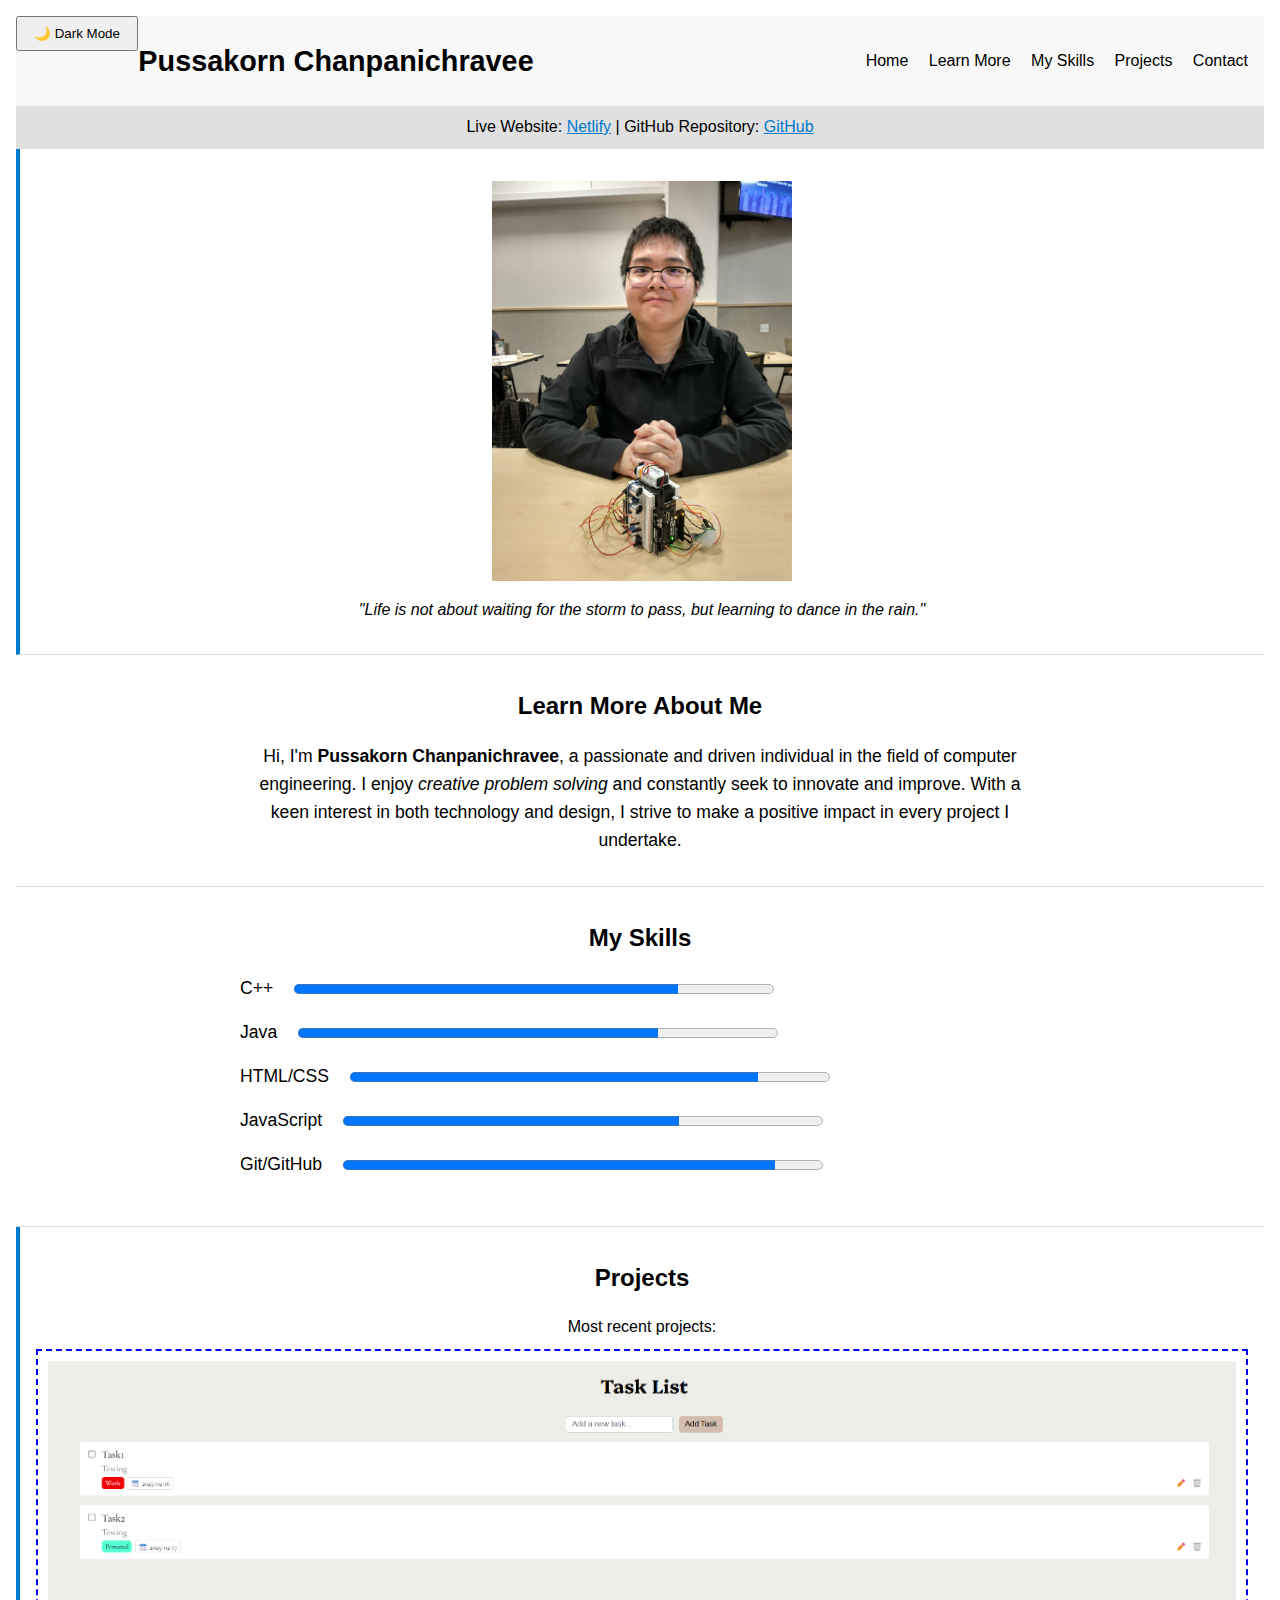
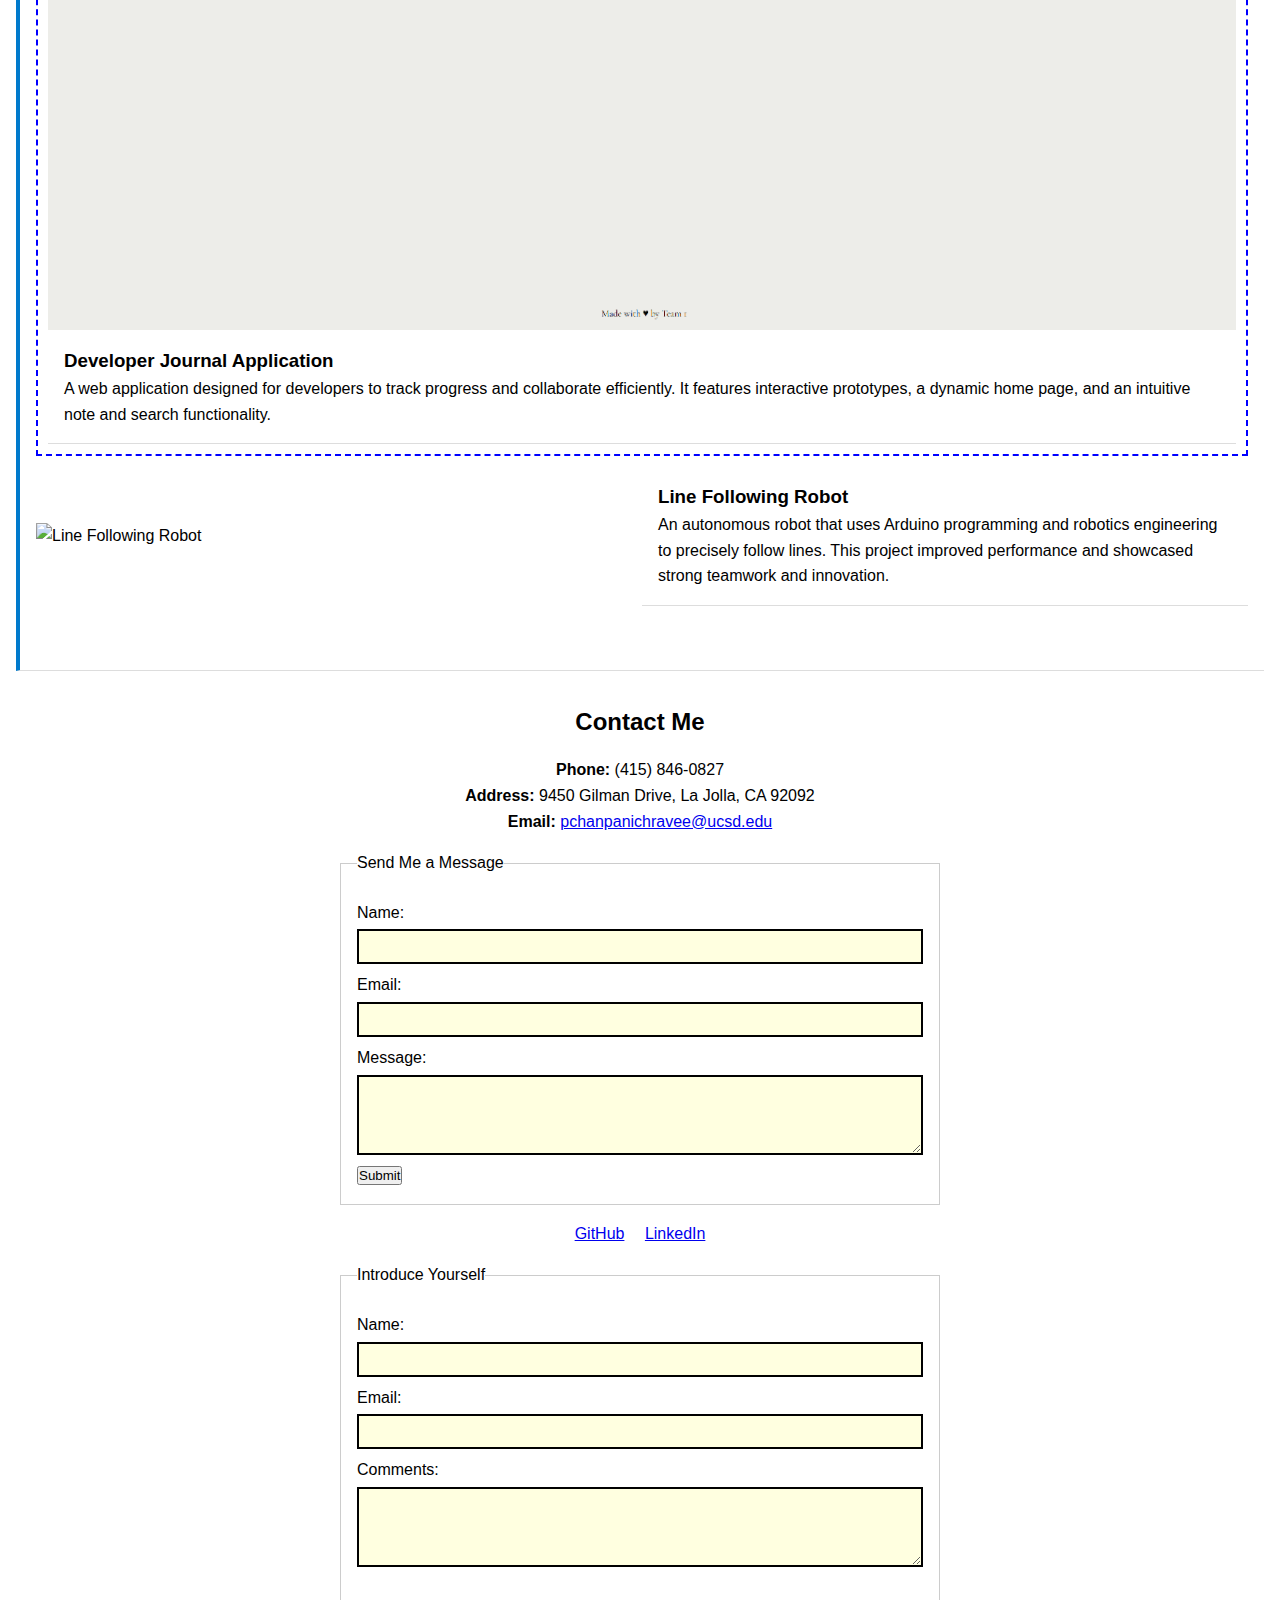
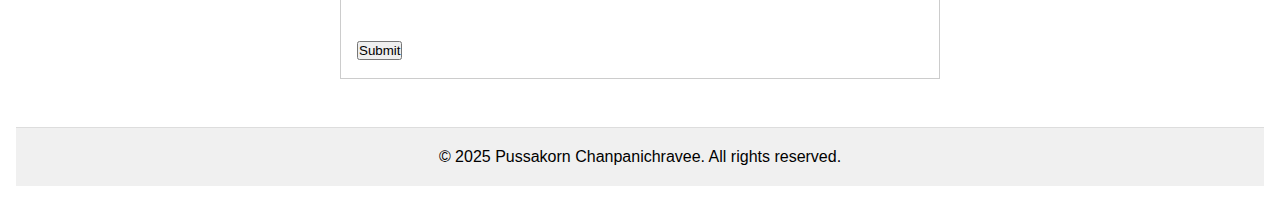
==== index.html @ 54e4f6d8 "Add base file from HW 4 to HW5" ====
<!DOCTYPE html>
<html lang="en">
  <head>
    <meta charset="UTF-8" />
    <meta name="viewport" content="width=device-width, initial-scale=1.0" />
    <title>Pussakorn Chanpanichravee - Portfolio</title>
    <!-- Favicon -->
    <link rel="icon" href="/favicon_io/favicon.ico" type="image/x-icon" />
    <!-- External CSS: now located in /CSS/styles.css -->
    <link rel="stylesheet" href="CSS/styles.css" />
  </head>
  <body>
    <!-- Header: Name centered; Navigation on top right -->
    <header>
      <h1>Pussakorn Chanpanichravee</h1>
      <nav>
        <ul>
          <li><a href="#welcome">Home</a></li>
          <li><a href="#about">Learn More</a></li>
          <li><a href="#skills">My Skills</a></li>
          <li><a href="#projects">Projects</a></li>
          <li><a href="#contact">Contact</a></li>
        </ul>
      </nav>
    </header>

    <!-- Repository Links Section -->
    <section id="repo-links">
      <p>
        Live Website: 
        <a href="https://moss-portfolio-css.netlify.app/" target="_blank">Netlify</a> |
        GitHub Repository: 
        <a href="https://github.com/PussakornCH/CSE134B_HW3" target="_blank">GitHub</a>
      </p>
    </section>

    <!-- Welcome Section with Responsive Image -->
    <section id="welcome">
      <figure>
        <picture>
          <!-- High resolution for desktops -->
          <source media="(min-width: 900px)" srcset="images/Moss.jpg" type="image/jpeg" />
          <!-- Medium resolution for tablets -->
          <source media="(min-width: 600px)" srcset="images/Moss.jpg" type="image/jpeg" />
          <!-- Fallback smaller image for phones -->
          <img src="images/Moss.jpg" alt="Pussakorn Chanpanichravee" style="object-fit: cover; object-position: center;" />
        </picture>
        <figcaption>"Life is not about waiting for the storm to pass, but learning to dance in the rain."</figcaption>
      </figure>
    </section>

    <!-- Learn More About Me Section -->
    <section id="about">
      <h2>Learn More About Me</h2>
      <p>
        Hi, I'm <strong>Pussakorn Chanpanichravee</strong>, a passionate and driven individual in the field of computer engineering.
        I enjoy <em>creative problem solving</em> and constantly seek to innovate and improve.
        With a keen interest in both technology and design, I strive to make a positive impact in every project I undertake.
      </p>
    </section>

    <!-- My Skills Section -->
    <section id="skills">
      <h2>My Skills</h2>
      <ul>
        <li>C++ <progress value="80" max="100"></progress></li>
        <li>Java <progress value="75" max="100"></progress></li>
        <li>HTML/CSS <progress value="85" max="100"></progress></li>
        <li>JavaScript <progress value="70" max="100"></progress></li>
        <li>Git/GitHub <progress value="90" max="100"></progress></li>
      </ul>
    </section>

    <!-- Projects Section -->
    <section id="projects">
      <h2>Projects</h2>
      <p style="text-align: center;">Most recent projects:</p>
      <!-- Using custom element "project-card" for one project -->
      <project-card>
        <figure>
          <picture>
            <source media="(min-width: 900px)" srcset="images/taskList.png" type="image/jpeg" />
            <source media="(min-width: 600px)" srcset="images/taskList.png" type="image/jpeg" />
            <img src="images/taskList.png" alt="Developer Journal Application" style="object-fit: cover; object-position: center;" />
          </picture>
        </figure>
        <section>
          <h3>Developer Journal Application</h3>
          <p>
            A web application designed for developers to track progress and collaborate efficiently.
            It features interactive prototypes, a dynamic home page, and an intuitive note and search functionality.
          </p>
        </section>
      </project-card>
      
      <!-- Another project as a standard article -->
      <article>
        <figure>
          <picture>
            <source media="(min-width: 900px)" srcset="images/carVersion2.jpg" type="image/jpeg" />
            <source media="(min-width: 600px)" srcset="images/carVersion2.jpg" type="image/jpeg" />
            <img src="images/carVersion2.jpg" alt="Line Following Robot" style="object-fit: cover; object-position: center;"/>
          </picture>
        </figure>
        <section>
          <h3>Line Following Robot</h3>
          <p>
            An autonomous robot that uses Arduino programming and robotics engineering to precisely follow lines.
            This project improved performance and showcased strong teamwork and innovation.
          </p>
        </section>
      </article>
    </section>

    <!-- Contact Me Section -->
    <section id="contact">
      <h2>Contact Me</h2>
      <address>
        <p><strong>Phone:</strong> (415) 846-0827</p>
        <p><strong>Address:</strong> 9450 Gilman Drive, La Jolla, CA 92092</p>
        <p>
          <strong>Email:</strong>
          <a href="mailto:pchanpanichravee@ucsd.edu">pchanpanichravee@ucsd.edu</a>
        </p>
      </address>

      <form action="#" method="post">
        <fieldset>
          <legend>Send Me a Message</legend>
          <label for="contact-name">Name:</label>
          <input type="text" id="contact-name" name="contact-name" required />

          <label for="contact-email">Email:</label>
          <input type="email" id="contact-email" name="contact-email" required />

          <label for="contact-message">Message:</label>
          <textarea id="contact-message" name="contact-message" rows="4" required></textarea>
          
          <button type="submit">Submit</button>
        </fieldset>
      </form>
      <ul>
        <li><a href="https://github.com/PussakornCH" target="_blank">GitHub</a></li>
        <li><a href="www.linkedin.com/in/pussakorn-chanpanichravee-13295129b" target="_blank">LinkedIn</a></li>
      </ul>

      <!-- HW4 Part1: New Contact Form with Basic HTML and CSS -->
      <form action="https://httpbin.org/post" method="POST">
        <fieldset> 
          <legend>Introduce Yourself</legend>
  
          <label for="intro-name">Name:</label>
          <input type="text" id="intro-name" name="name" 
              minlength="1" maxlength="50" required>
          <span></span>
      
          <label for="intro-email">Email:</label>
          <input type="email" id="intro-email" name="email" required>
          <span></span>
      
          <label for="intro-message">Comments:</label>
          <textarea id="intro-message" name="comments" 
              rows="4" minlength="10" maxlength="250" required></textarea>
          <span></span>
      
          <input type="hidden" name="possible_bot" value="true">

          <!-- Area for showing the message -->
          <output id="info-message"></output>
          <output id="error-message"></output>

          <!-- Hidden field to store error logs -->
          <input type="hidden" name="form-errors" id="form-errors" value="">
      
          <button type="submit">Submit</button>
        </fieldset>
      </form>
    </section>

    <!-- HW4 Part 4: Dark & Light Theme Switcher  -->
    <button id="theme-toggle">🌙 Dark Mode</button>

    <script src="JS/main.js"></script>
    

    <!-- Footer -->
    <footer>
      <p>&copy; 2025 Pussakorn Chanpanichravee. All rights reserved.</p>
    </footer>
  </body>
</html>
---- CSS/styles.css ----
/* --- CSS Variables & Custom Font --- */
/* Using CSS Variables with fallbacks */
:root {
  --main-bg-color: #f0f0f0;
  --accent-color: #007acc;
  --font-family-custom: 'Roboto', Arial, sans-serif;
  --nav-hover-scale: 1.1;

  /* --- background and text color --- */
  --background-color: #ffffff;
  --text-color: #000000;
}

/* --- Basic Reset and Typography --- */
* {
  margin: 0;
  padding: 0;
  box-sizing: border-box;
}
body {
  font-family: var(--font-family-custom, Arial, sans-serif);
  line-height: 1.6;
  padding: 1rem;
}

/* --- body and text for dark theme --- */
body {
  background-color: var(--background-color);
  color: var(--text-color);
}

body.dark {
  --background-color: #2e2e2e; /* Dark background */
  --text-color: #f1f1f1;       /* Light text */
  --main-bg-color: #1a1a1a; /* Darker header/footer background */
  --accent-color: #66aaff;  /* update accent color for dark mode */
}


/* --- Header with Flexbox Layout --- */
header {
  background-color: color-mix(in srgb, var(--main-bg-color), #ffffff 50%);
  padding: 1rem;
  display: flex;
  justify-content: space-between;
  align-items: center;
  min-height: 10dvh;
}
header h1 {
  flex: 1;
  text-align: center;
  font-size: 1.8rem;
}
nav {
  flex: 1;
  text-align: right;
}
nav ul {
  list-style: none;
  margin: 0;
  padding: 0;
}
nav li {
  display: inline-block;
  margin-left: 1rem;
}
nav a {
  text-decoration: none;
  color: var(--text-color);
  transition: transform 0.3s ease-in-out;
}
nav a:hover {
  transform: scale(var(--nav-hover-scale));
}

/* --- Repository Links Section with Animation --- */
#repo-links {
  text-align: center;
  padding: 0.5rem;
  background-color: #e0e0e0;
  animation: fadeIn 1s ease-in-out;
}
#repo-links a {
  color: var(--accent-color);
}
@keyframes fadeIn {
  from { opacity: 0; }
  to { opacity: 1; }
}

/* --- Section Styling --- */
section {
  padding: 2rem 1rem;
  border-bottom: 1px solid #ddd;
}
section h2 {
  text-align: center;
  margin-bottom: 1rem;
}

/* Example using new selector :has() */
/* If a section contains a figure, add a left border */
section:has(figure) {
  border-left: 4px solid var(--accent-color);
}

/* --- Welcome Section --- */
#welcome figure {
  margin: 0 auto;
  text-align: center;
}
#welcome picture, #welcome img {
  max-width: 300px;
  width: 100%;
  display: block;
  margin: 0 auto;
  object-fit: cover;
  object-position: center;
}
#welcome figcaption {
  margin-top: 1rem;
  font-style: italic;
}

/* --- About Section --- */
#about p {
  max-width: 800px;
  margin: 0 auto;
  text-align: center;
  font-size: 1.1rem;
}

/* --- Skills Section --- */
#skills ul {
  list-style: none;
  max-width: 800px;
  margin: 0 auto;
  padding: 0;
}
#skills li {
  margin-bottom: 1rem;
  font-size: 1.1rem;
}
#skills progress {
  vertical-align: middle;
  width: 60%;
  height: 20px;
  margin-left: 1rem;
}

/* --- Projects Section using Flexbox --- */
#projects article,
project-card {
  display: flex;
  flex-wrap: wrap;
  align-items: center;
  margin-bottom: 2rem;
}
#projects figure,
project-card figure {
  flex: 1 1 300px;
  margin: 0;
}
#projects picture, #projects img,
project-card picture, project-card img {
  max-width: 100%;
  height: auto;
  display: block;
  object-fit: cover;
  object-position: center;
}
#projects section,
project-card section {
  flex: 1 1 300px;
  padding: 1rem;
}

/* --- Contact Section --- */
#contact address {
  text-align: center;
  margin-bottom: 1rem;
  font-style: normal;
}
#contact form {
  max-width: 600px;
  margin: 1rem auto;
}
#contact form fieldset {
  border: 1px solid #ccc;
  padding: 1rem;
}
#contact form label {
  display: block;
  margin-top: 0.5rem;
}
#contact form input,
#contact form textarea {
  width: 100%;
  padding: 0.5rem;
  margin-top: 0.25rem;
}
#contact ul {
  list-style: none;
  text-align: center;
  padding: 0;
}
#contact li {
  display: inline;
  margin: 0 0.5rem;
}

/* --- HW4 part2: HTML and CSS Only Validation   --- */
/* required showing */
#contact *:required {
  border: 2px solid rgb(0, 0, 0);
  background-color: lightyellow;
}

/* Style the two outputs to be block-level and have some spacing */
#info-message, 
#error-message {
  display: block;
  margin: 0.5rem 0; 
  min-height: 1.2rem;
}

#error-message {
  color: red;
  font-weight: bold;
}

/* --- HW4 part3: JavaScript Based Validation, Masking, and Length Reporting   --- */
#contact form input.flash-error,
#contact form input.flash-error:focus {
  border: 4px solid red;
  background-color:  white;
  outline: none;
}
#contact form textarea.flash-error,
#contact form textarea.flash-error:focus {
  border: 4px solid red;
  background-color: white;
  outline: none;
}


/* --- Footer --- */
footer {
  background: var(--main-bg-color);
  text-align: center;
  padding: 1rem;
}

/* --- Custom Elements --- */
/* Styling for the project-card element */
project-card {
  display: block;
  border: 2px dashed blue;
  padding: 10px;
  margin: 10px 0;
  transition: transform 0.3s ease-in-out;
}
project-card:hover {
  transform: scale(1.02);
}

/* Styling for the portfolio-highlight element */
portfolio-highlight {
  display: block;
  border: 2px dotted green;
  background-color: #f9f9f9;
  padding: 10px;
  margin: 10px 0;
  transition: background-color 0.3s ease;
}
portfolio-highlight:hover {
  background-color: #e9ffe9;
}

/* --- toggle button for dark theme --- */
#theme-toggle {
  display: none;
  position: fixed;
  top: 1rem;
  left: 1rem;
  padding: 0.5rem 1rem;
  cursor: pointer;
}

/* --- Media Queries for Responsive Design --- */
@media screen and (max-width: 600px) {
  header, nav, section {
    padding: 1rem;
  }
  #projects article,
  project-card {
    flex-direction: column;
  }
  nav li {
    display: block;
    margin: 0.5rem 0;
  }
}
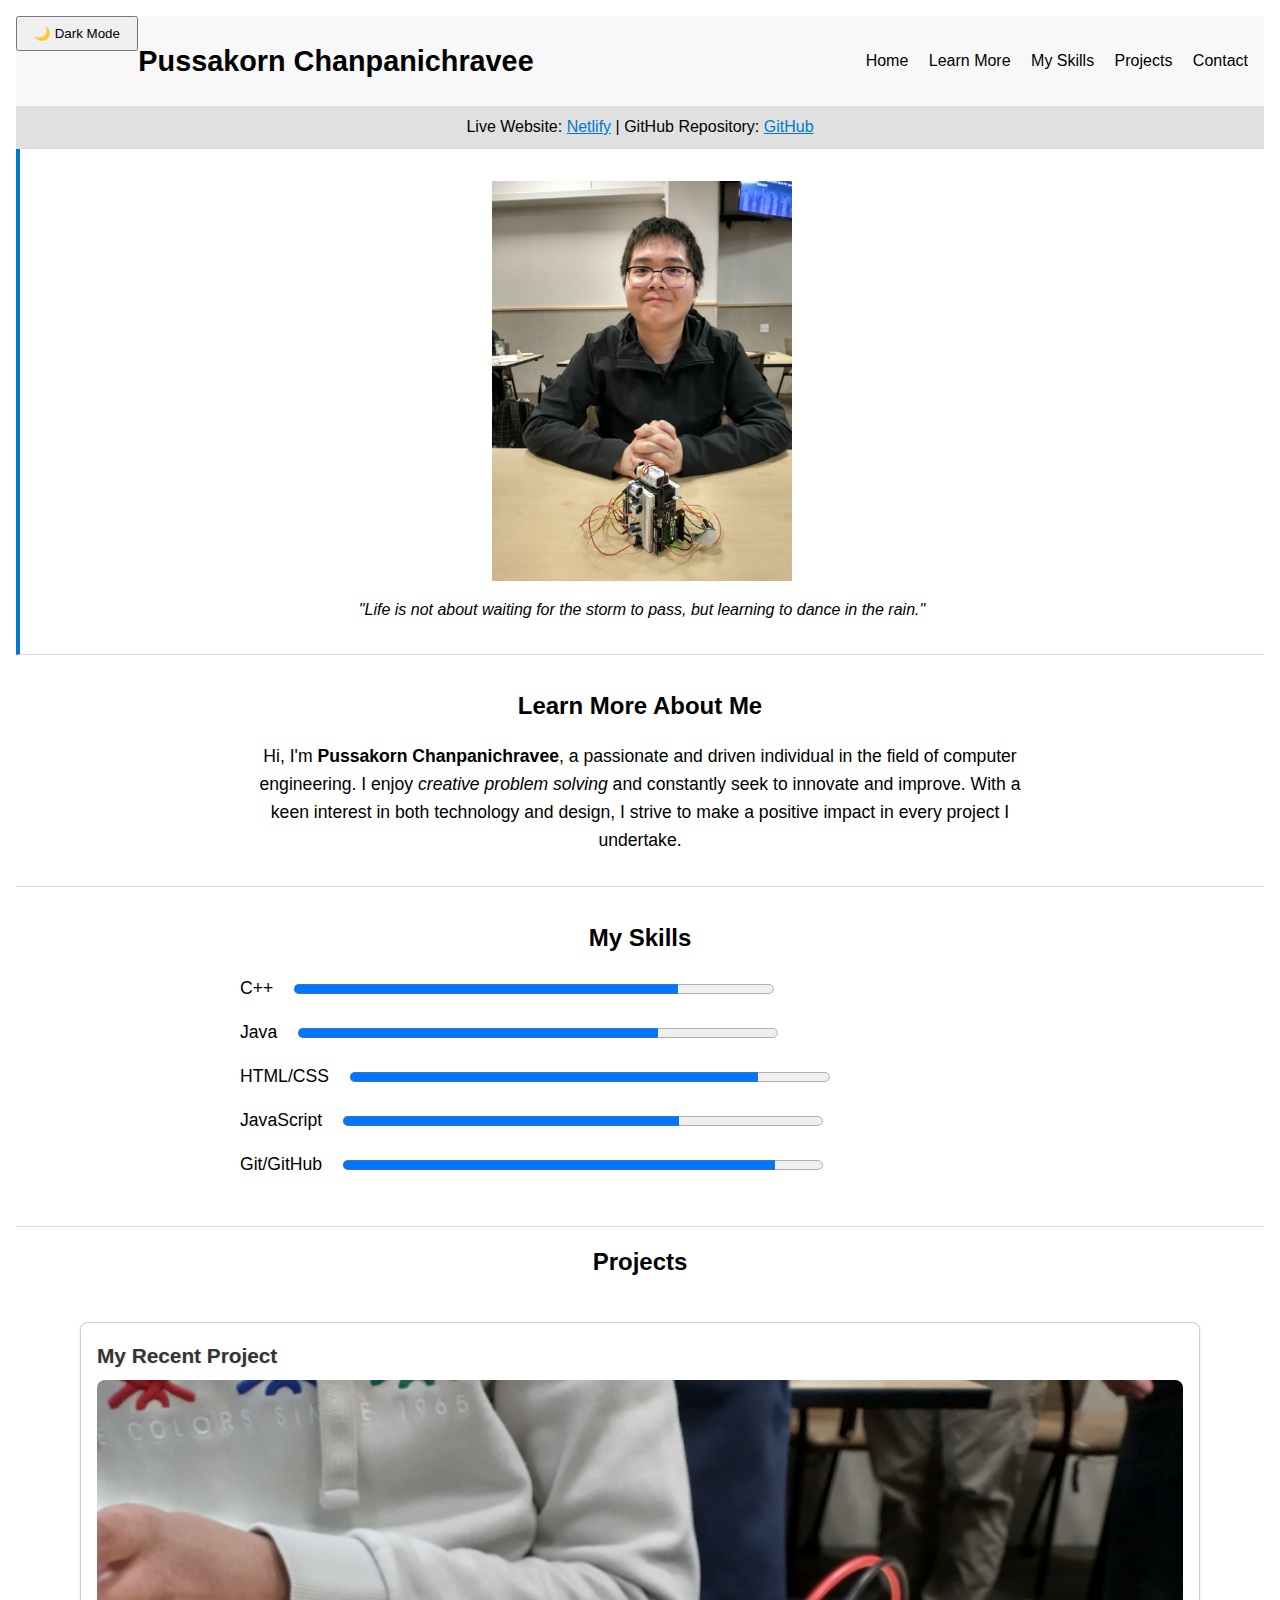
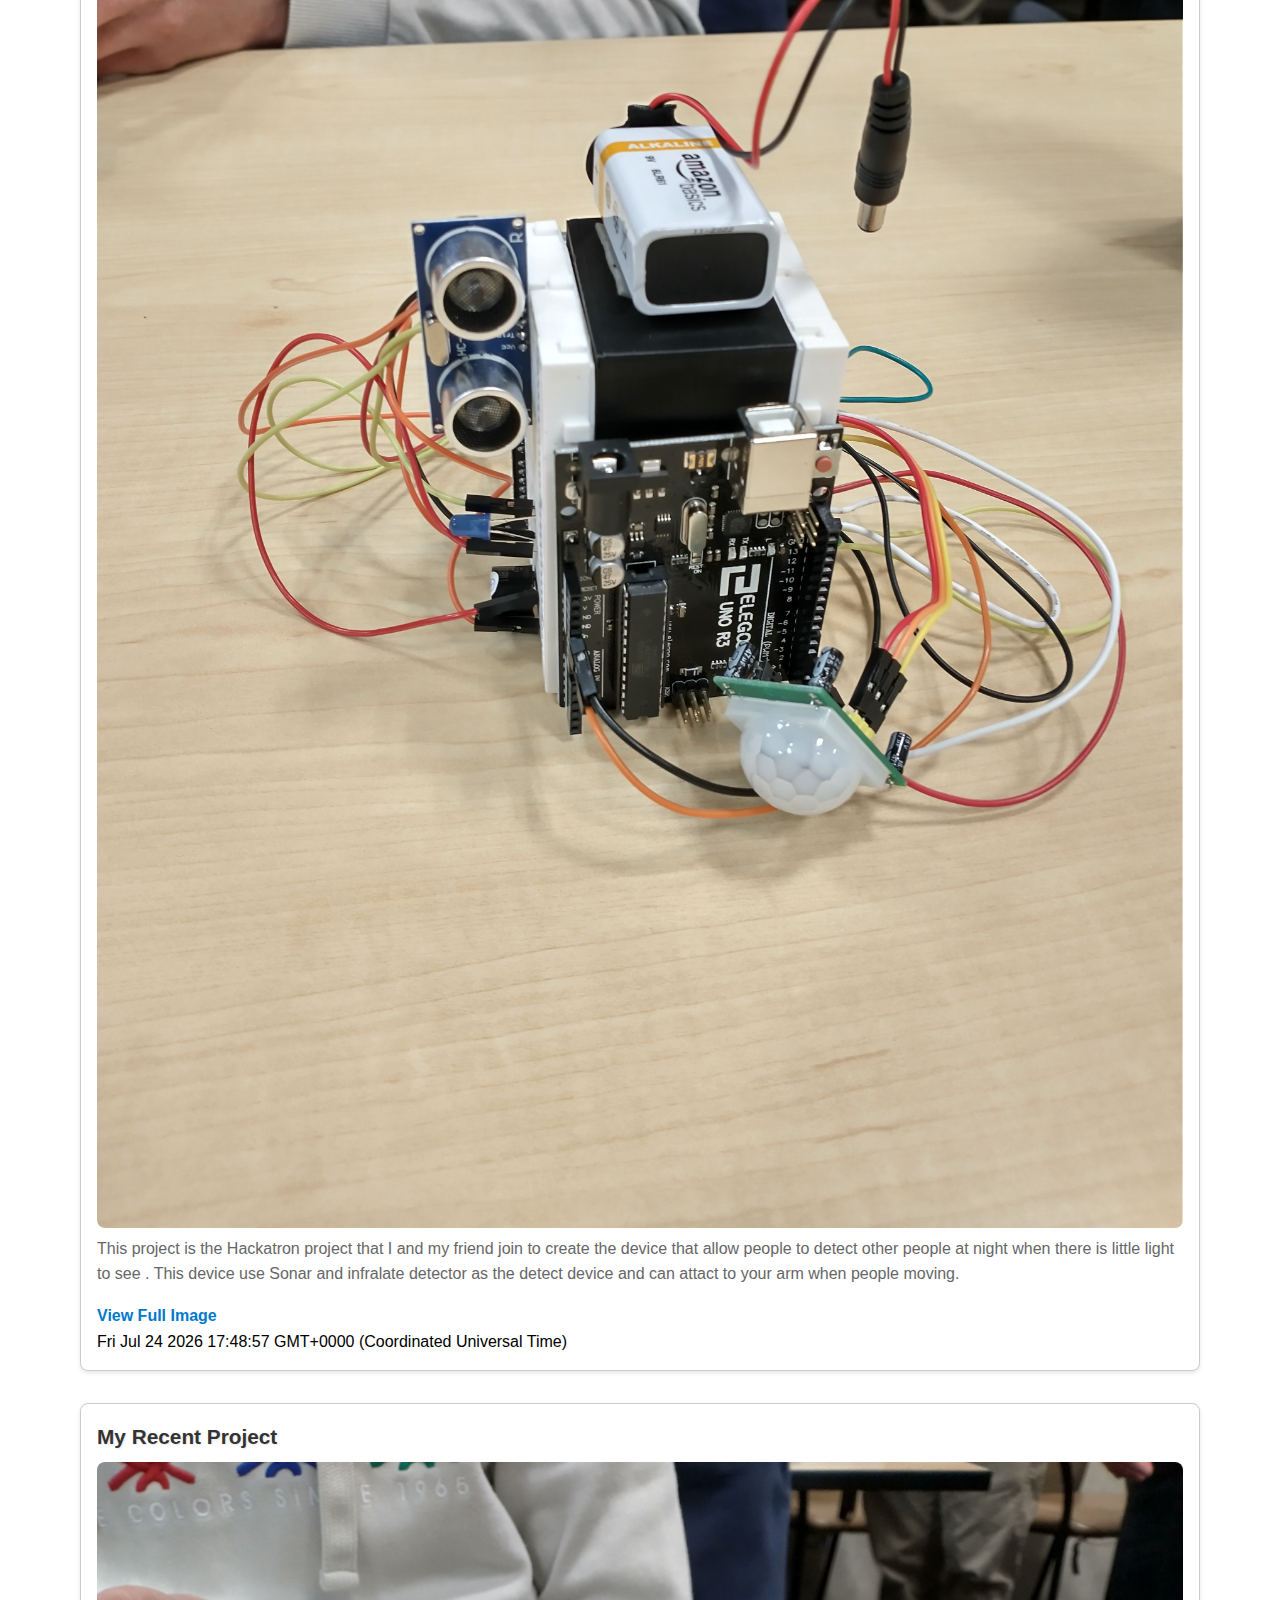
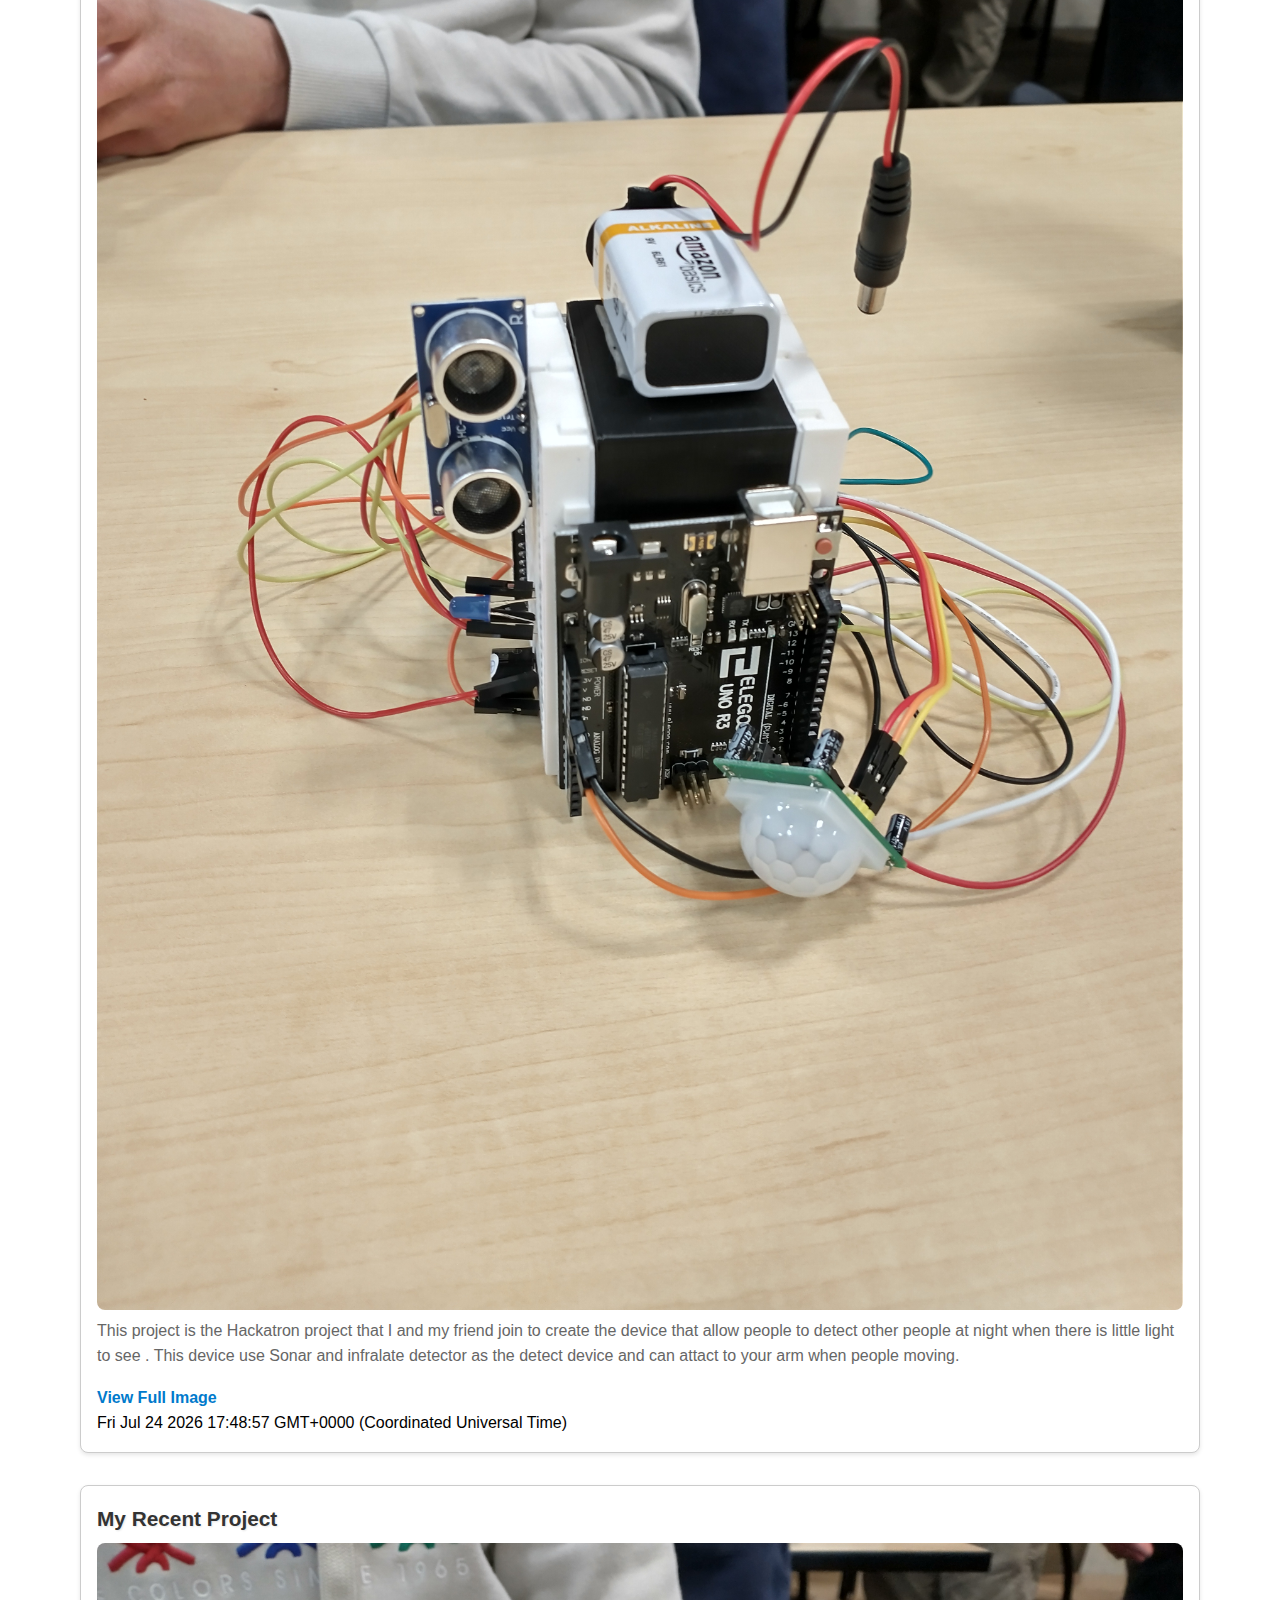
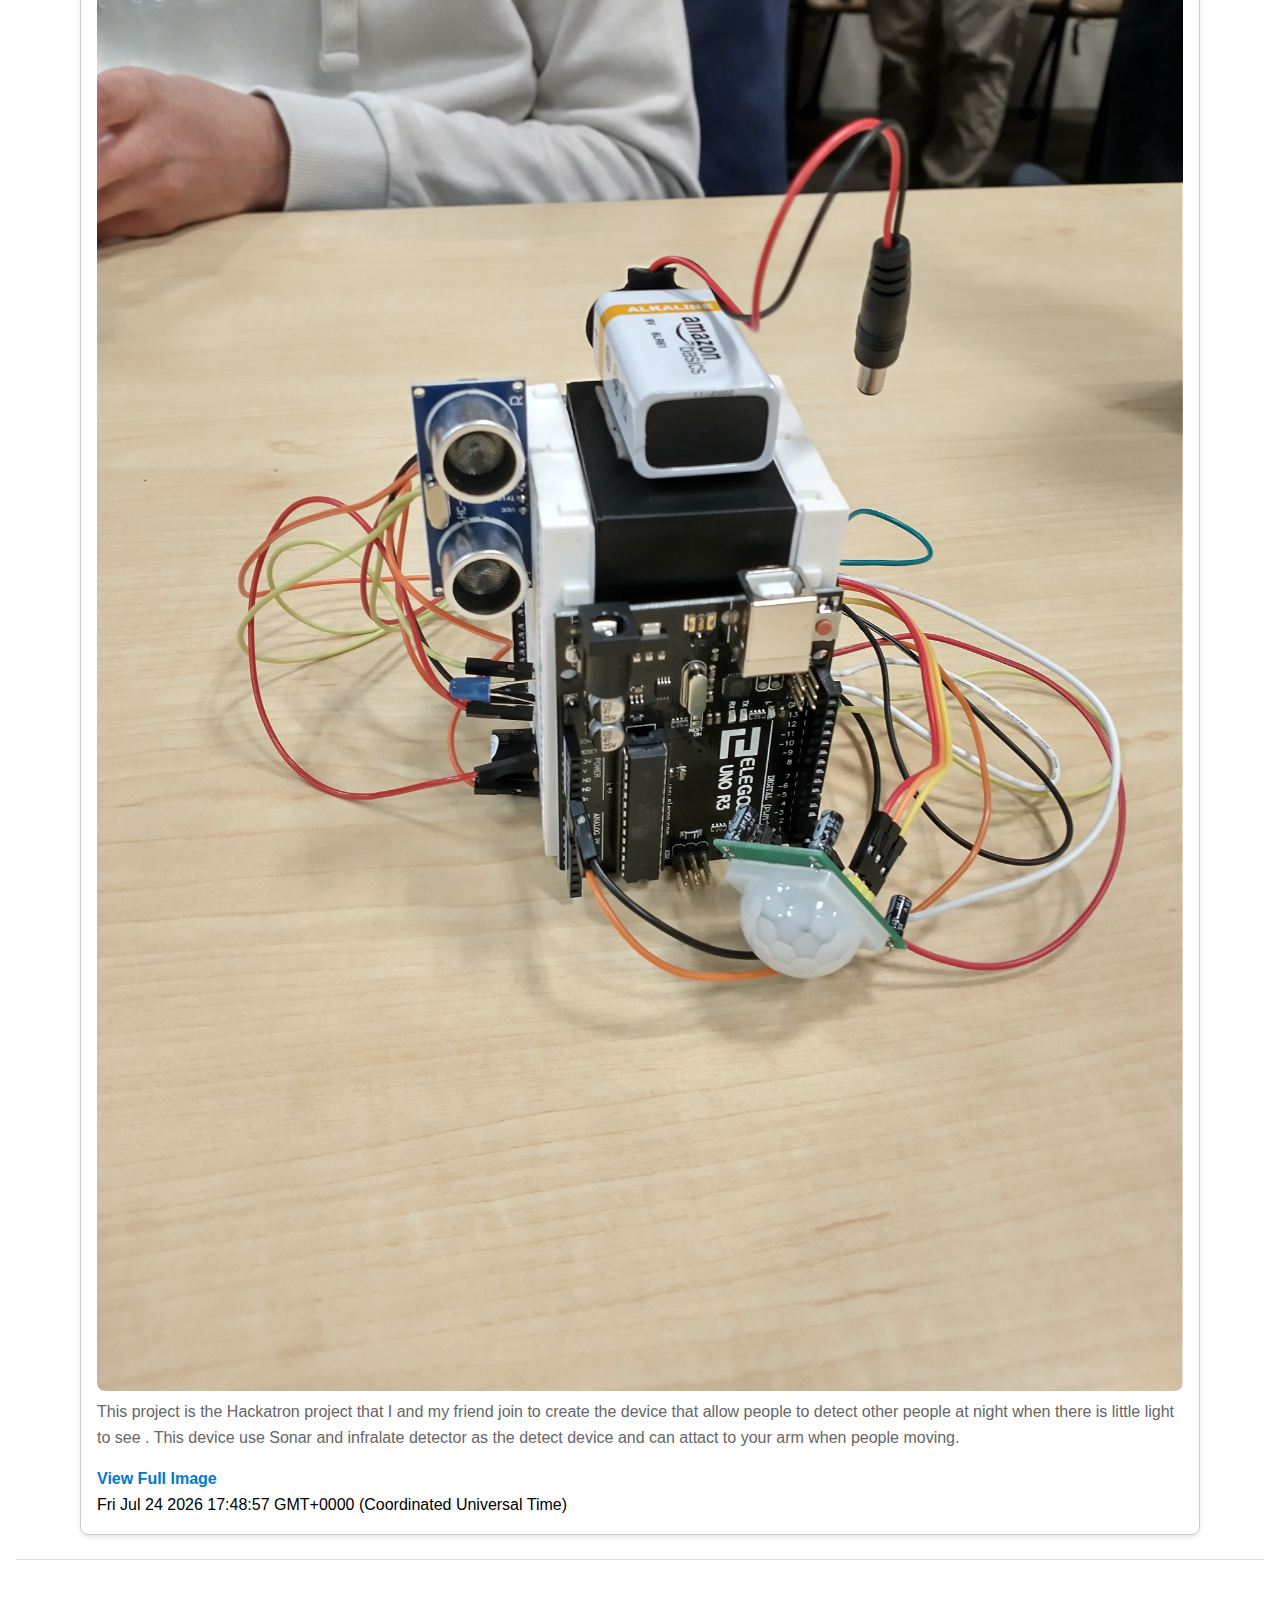
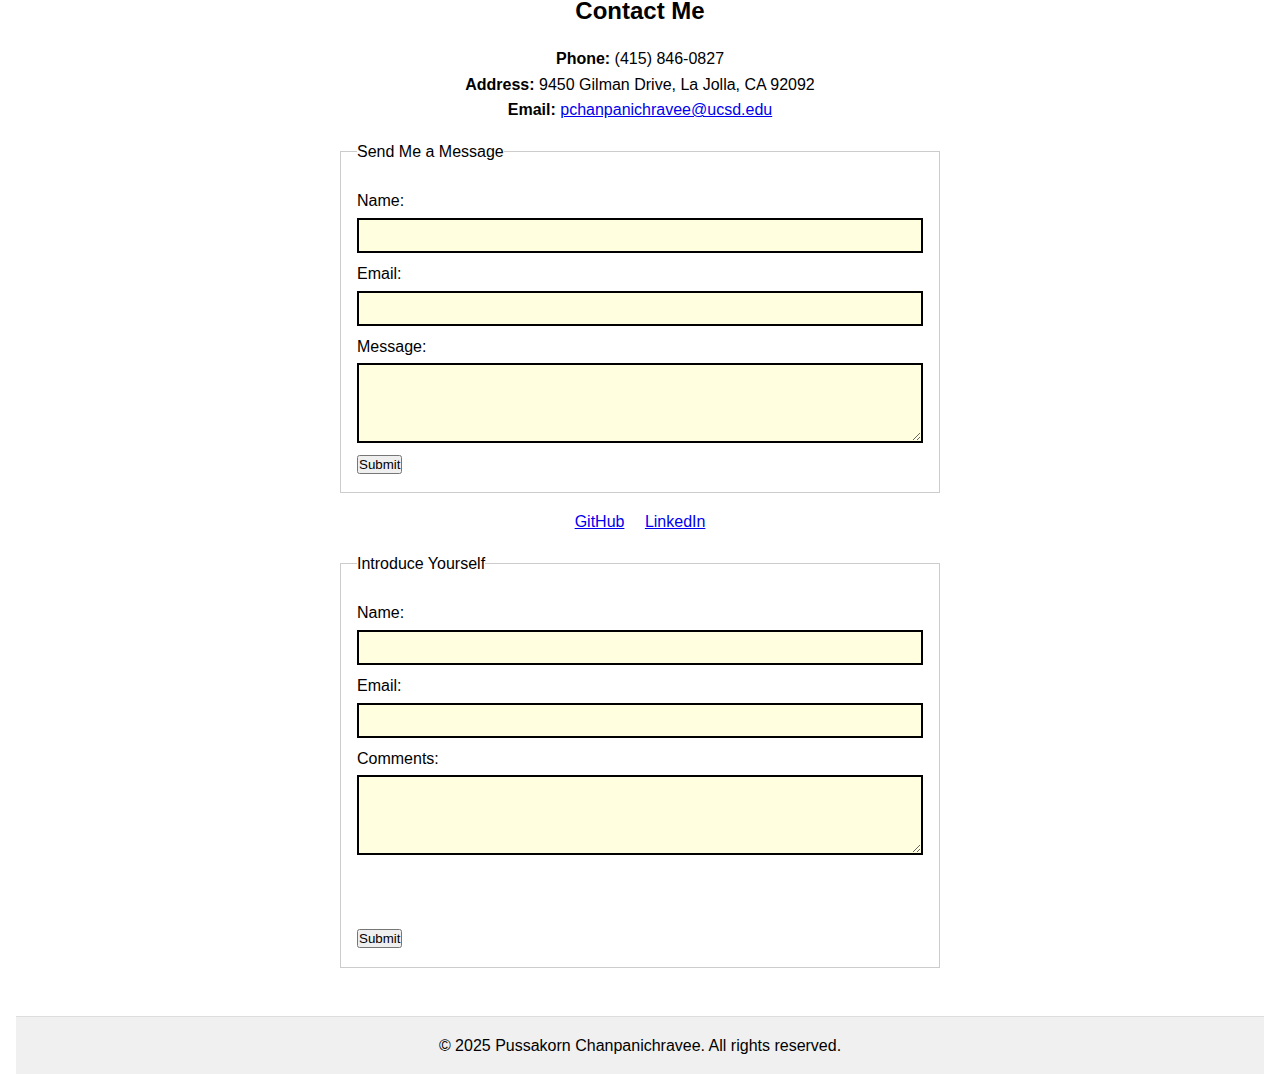
==== commit e61072eb: "Complete Part1 with CustomElement" ====
--- a/index.html
+++ b/index.html
@@ -71,45 +71,23 @@
       </ul>
     </section>
 
-    <!-- Projects Section -->
+    <!-- HW5: Custom Element: Project Card -->
+    <!-- Projects Section 
+            Developer Journal Application
+            A web application designed for developers to track progress and collaborate efficiently.
+            It features interactive prototypes, a dynamic home page, and an intuitive note and search functionality.
+            
+            Line Following Robot
+            An autonomous robot that uses Arduino programming and robotics engineering to precisely follow lines.
+            This project improved performance and showcased strong teamwork and innovation.-->
     <section id="projects">
       <h2>Projects</h2>
-      <p style="text-align: center;">Most recent projects:</p>
-      <!-- Using custom element "project-card" for one project -->
-      <project-card>
-        <figure>
-          <picture>
-            <source media="(min-width: 900px)" srcset="images/taskList.png" type="image/jpeg" />
-            <source media="(min-width: 600px)" srcset="images/taskList.png" type="image/jpeg" />
-            <img src="images/taskList.png" alt="Developer Journal Application" style="object-fit: cover; object-position: center;" />
-          </picture>
-        </figure>
-        <section>
-          <h3>Developer Journal Application</h3>
-          <p>
-            A web application designed for developers to track progress and collaborate efficiently.
-            It features interactive prototypes, a dynamic home page, and an intuitive note and search functionality.
-          </p>
-        </section>
-      </project-card>
-      
-      <!-- Another project as a standard article -->
-      <article>
-        <figure>
-          <picture>
-            <source media="(min-width: 900px)" srcset="images/carVersion2.jpg" type="image/jpeg" />
-            <source media="(min-width: 600px)" srcset="images/carVersion2.jpg" type="image/jpeg" />
-            <img src="images/carVersion2.jpg" alt="Line Following Robot" style="object-fit: cover; object-position: center;"/>
-          </picture>
-        </figure>
-        <section>
-          <h3>Line Following Robot</h3>
-          <p>
-            An autonomous robot that uses Arduino programming and robotics engineering to precisely follow lines.
-            This project improved performance and showcased strong teamwork and innovation.
-          </p>
-        </section>
-      </article>
+      <!-- Using custom element "project-card" for display projects -->
+      <!-- TODO -->
+      <!-- <script type="module" src="JS/project-card.js"></script> -->
+      <project-card></project-card>
+      <project-card></project-card>
+      <project-card></project-card>
     </section>
 
     <!-- Contact Me Section -->
@@ -144,7 +122,6 @@
         <li><a href="www.linkedin.com/in/pussakorn-chanpanichravee-13295129b" target="_blank">LinkedIn</a></li>
       </ul>
 
-      <!-- HW4 Part1: New Contact Form with Basic HTML and CSS -->
       <form action="https://httpbin.org/post" method="POST">
         <fieldset> 
           <legend>Introduce Yourself</legend>
@@ -177,11 +154,10 @@
       </form>
     </section>
 
-    <!-- HW4 Part 4: Dark & Light Theme Switcher  -->
     <button id="theme-toggle">🌙 Dark Mode</button>
 
     <script src="JS/main.js"></script>
-    
+    <script type="module" src="JS/project-card.js"></script>
 
     <!-- Footer -->
     <footer>
--- a/CSS/styles.css
+++ b/CSS/styles.css
@@ -149,28 +149,24 @@
 }
 
 /* --- Projects Section using Flexbox --- */
-#projects article,
-project-card {
+#projects article {
   display: flex;
   flex-wrap: wrap;
   align-items: center;
   margin-bottom: 2rem;
 }
-#projects figure,
-project-card figure {
+#projects figure {
   flex: 1 1 300px;
   margin: 0;
 }
-#projects picture, #projects img,
-project-card picture, project-card img {
+#projects picture, #projects img {
   max-width: 100%;
   height: auto;
   display: block;
   object-fit: cover;
   object-position: center;
 }
-#projects section,
-project-card section {
+#projects section {
   flex: 1 1 300px;
   padding: 1rem;
 }
@@ -209,7 +205,6 @@
   margin: 0 0.5rem;
 }
 
-/* --- HW4 part2: HTML and CSS Only Validation   --- */
 /* required showing */
 #contact *:required {
   border: 2px solid rgb(0, 0, 0);
@@ -229,7 +224,6 @@
   font-weight: bold;
 }
 
-/* --- HW4 part3: JavaScript Based Validation, Masking, and Length Reporting   --- */
 #contact form input.flash-error,
 #contact form input.flash-error:focus {
   border: 4px solid red;
@@ -251,18 +245,79 @@
   padding: 1rem;
 }
 
-/* --- Custom Elements --- */
+/* --- HW5: Custom Elements --- */
 /* Styling for the project-card element */
+/* --- Layout for the Projects Section --- */
+#projects {
+  display: grid;
+  grid-template-columns: 1fr; /* Only one column */
+  row-gap: 1rem;             /* Space between rows */
+  padding: 1rem;
+  justify-items: center;     /* Center the cards horizontally */
+}
+
+/* --- Custom Properties for Project Cards --- */
+:root {
+  --project-card-bg: #ffffff;
+  --project-card-border: 1px solid #ccc;
+  --project-card-radius: 8px;
+  --project-card-padding: 1rem;
+  --project-card-shadow: 0 2px 4px rgba(0, 0, 0, 0.1);
+  --project-card-title-color: #333;
+  --project-card-text-color: #666;
+  --accent-color-hover: #005b99;
+}
+
+/* --- Styling for the <project-card> element --- */
 project-card {
   display: block;
-  border: 2px dashed blue;
-  padding: 10px;
-  margin: 10px 0;
-  transition: transform 0.3s ease-in-out;
-}
-project-card:hover {
-  transform: scale(1.02);
-}
+  background-color: var(--project-card-bg);
+  border: var(--project-card-border);
+  border-radius: var(--project-card-radius);
+  padding: var(--project-card-padding);
+  box-shadow: var(--project-card-shadow);
+  margin: 0.5rem;
+  max-width: 70rem;
+  width: 100%;
+}
+
+/* Card Title */
+project-card h3 {
+  font-size: 1.3rem;
+  color: var(--project-card-title-color);
+  margin-bottom: 0.5rem;
+  text-shadow: 1px 1px 2px rgba(0, 0, 0, 0.1);
+}
+
+/* Card Image */
+project-card picture {
+  display: block;
+  margin-bottom: 0.5rem;
+}
+project-card img {
+  width: 100%;
+  border-radius: var(--project-card-radius);
+}
+
+/* Card Description */
+project-card p {
+  font-size: 1rem;
+  color: var(--project-card-text-color);
+  margin-bottom: 1rem;
+}
+
+/* Card Link */
+project-card a {
+  display: inline-block;
+  color: var(--accent-color);
+  text-decoration: none;
+  font-weight: bold;
+  transition: color 0.3s ease;
+}
+project-card a:hover {
+  color: var(--accent-color-hover);
+}
+
 
 /* Styling for the portfolio-highlight element */
 portfolio-highlight {
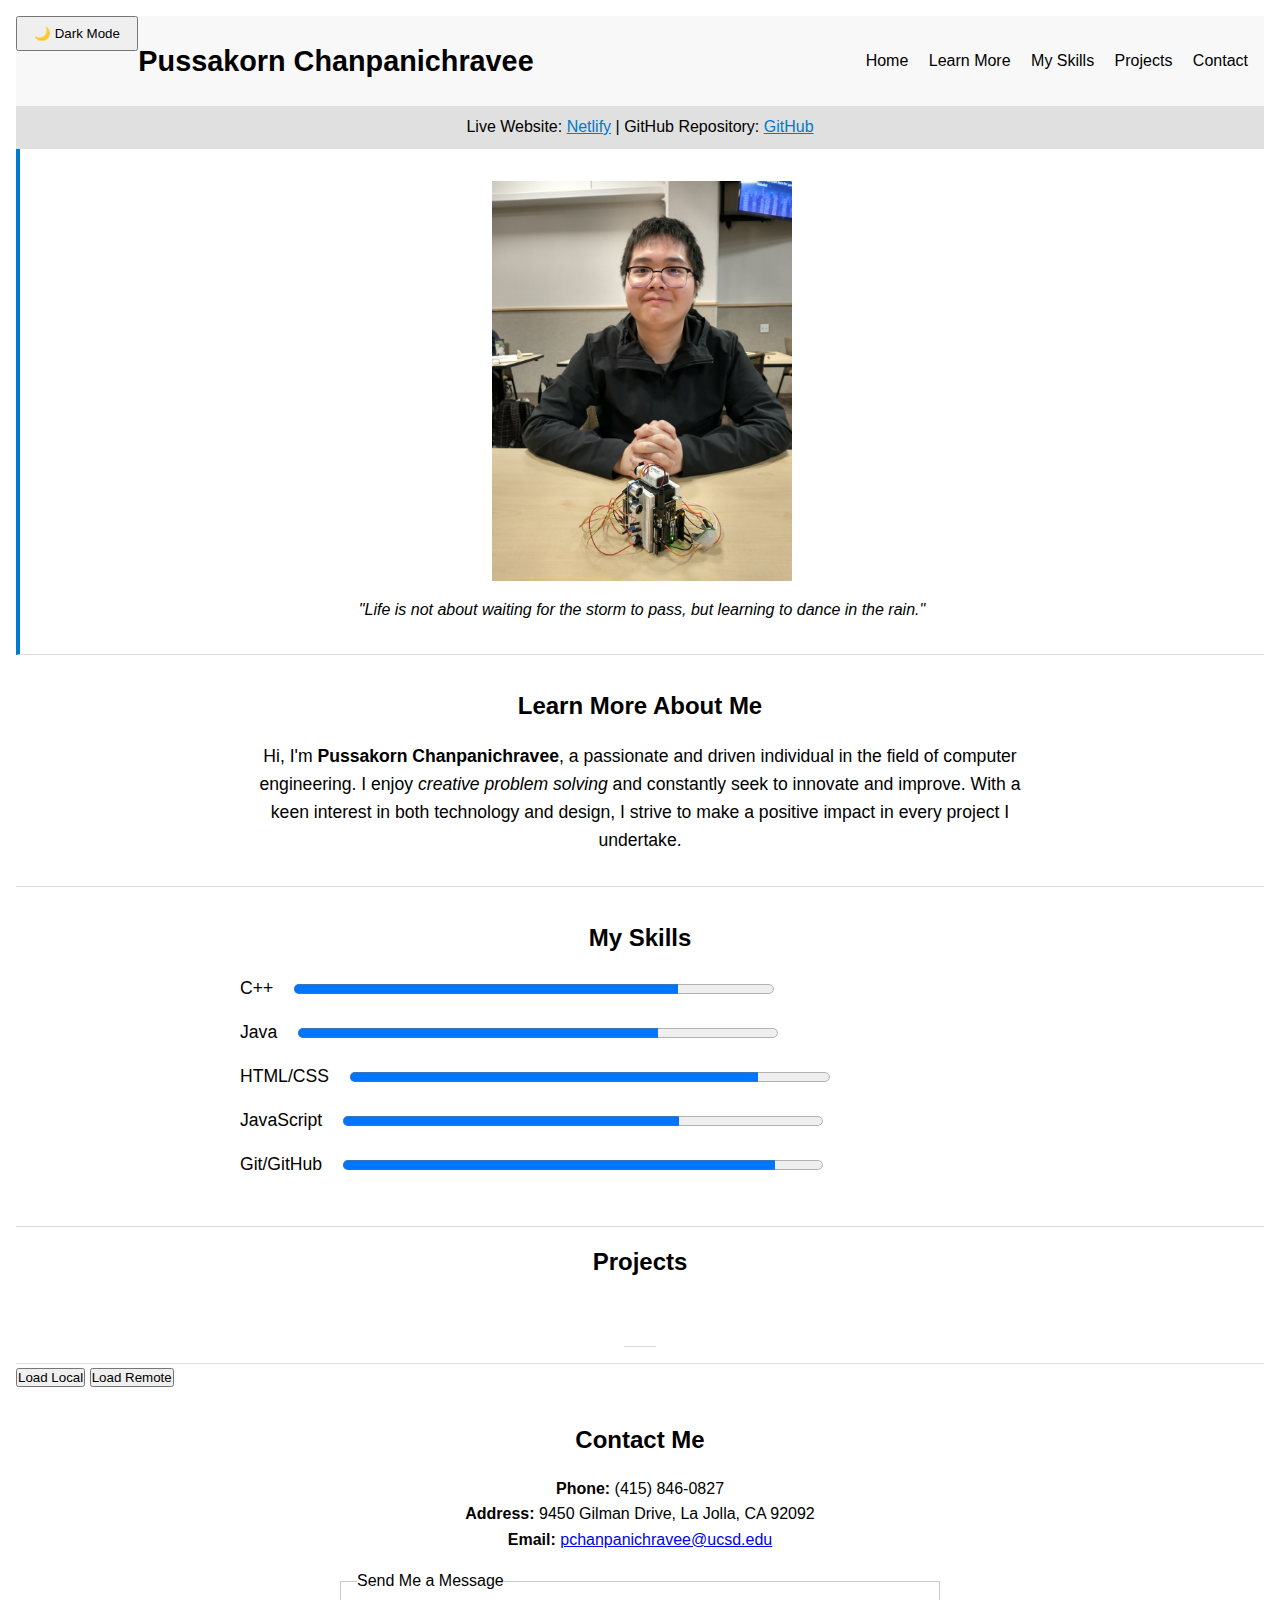
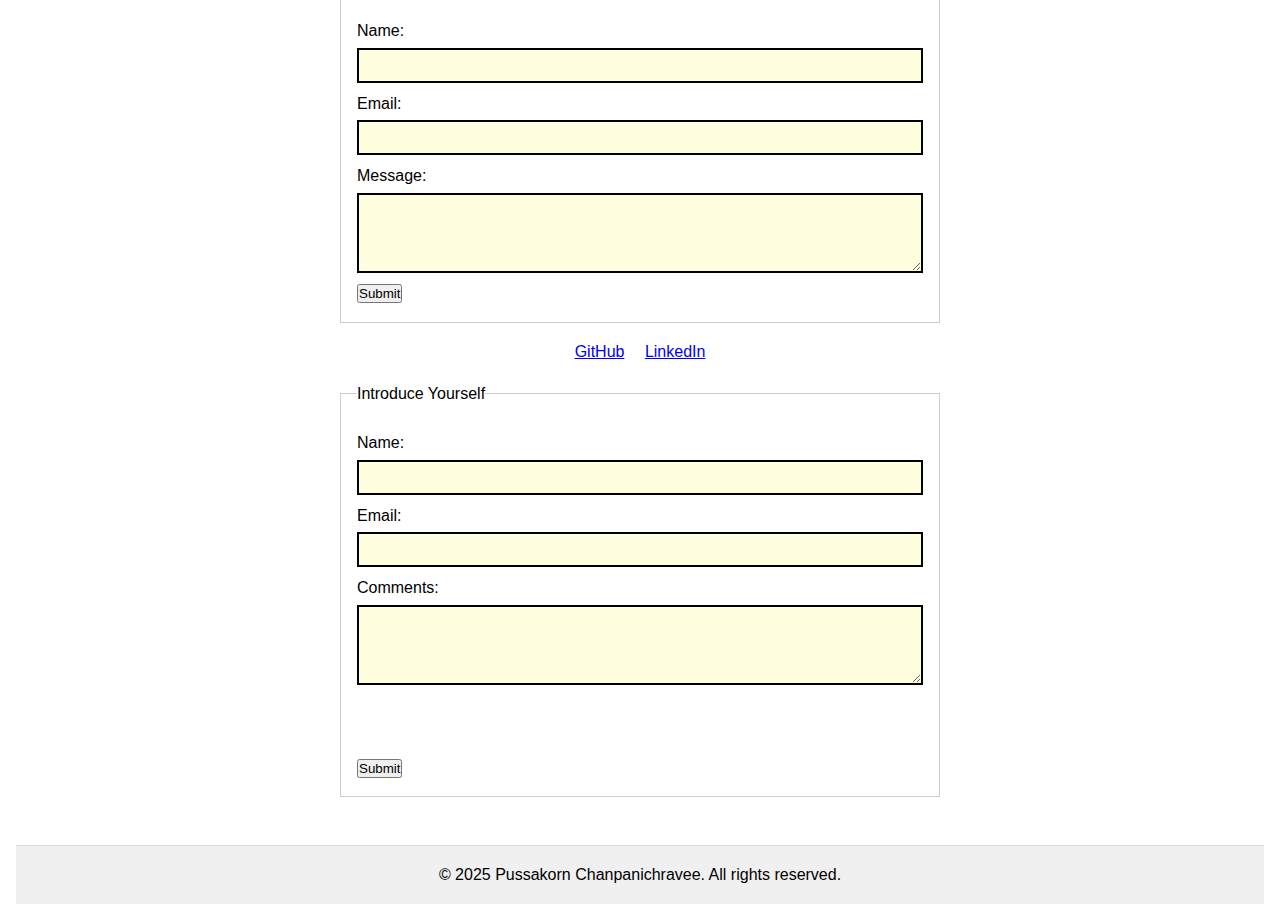
==== commit b20ce3a0: "Complete Part2, Work on Local and Remote" ====
--- a/index.html
+++ b/index.html
@@ -83,12 +83,12 @@
     <section id="projects">
       <h2>Projects</h2>
       <!-- Using custom element "project-card" for display projects -->
-      <!-- TODO -->
-      <!-- <script type="module" src="JS/project-card.js"></script> -->
-      <project-card></project-card>
-      <project-card></project-card>
-      <project-card></project-card>
+      <!-- Container where the project cards will be added -->
+      <section id="cards-container"></section>
     </section>
+    <!-- Buttons to load data -->
+    <button id="load-local">Load Local</button>
+    <button id="load-remote">Load Remote</button>
 
     <!-- Contact Me Section -->
     <section id="contact">
@@ -157,7 +157,7 @@
     <button id="theme-toggle">🌙 Dark Mode</button>
 
     <script src="JS/main.js"></script>
-    <script type="module" src="JS/project-card.js"></script>
+    <!-- <script type="module" src="JS/local-data.js"></script> -->
 
     <!-- Footer -->
     <footer>
--- a/CSS/styles.css
+++ b/CSS/styles.css
@@ -245,6 +245,7 @@
   padding: 1rem;
 }
 
+/* --- ---------------------------------------------------------------------------------------------------  --- */
 /* --- HW5: Custom Elements --- */
 /* Styling for the project-card element */
 /* --- Layout for the Projects Section --- */
@@ -254,6 +255,14 @@
   row-gap: 1rem;             /* Space between rows */
   padding: 1rem;
   justify-items: center;     /* Center the cards horizontally */
+}
+
+#cards-container {
+  display: grid;
+  grid-template-columns: 1fr; /* one column layout */
+  row-gap: 1rem;             /* vertical spacing between cards */
+  justify-items: center;     /* center cards horizontally */
+  padding: 1rem;
 }
 
 /* --- Custom Properties for Project Cards --- */
@@ -277,7 +286,7 @@
   padding: var(--project-card-padding);
   box-shadow: var(--project-card-shadow);
   margin: 0.5rem;
-  max-width: 70rem;
+  max-width: 50rem;
   width: 100%;
 }
 
@@ -317,6 +326,8 @@
 project-card a:hover {
   color: var(--accent-color-hover);
 }
+/* --- ---------------------------------------------------------------------------------------------------  --- */
+
 
 
 /* Styling for the portfolio-highlight element */
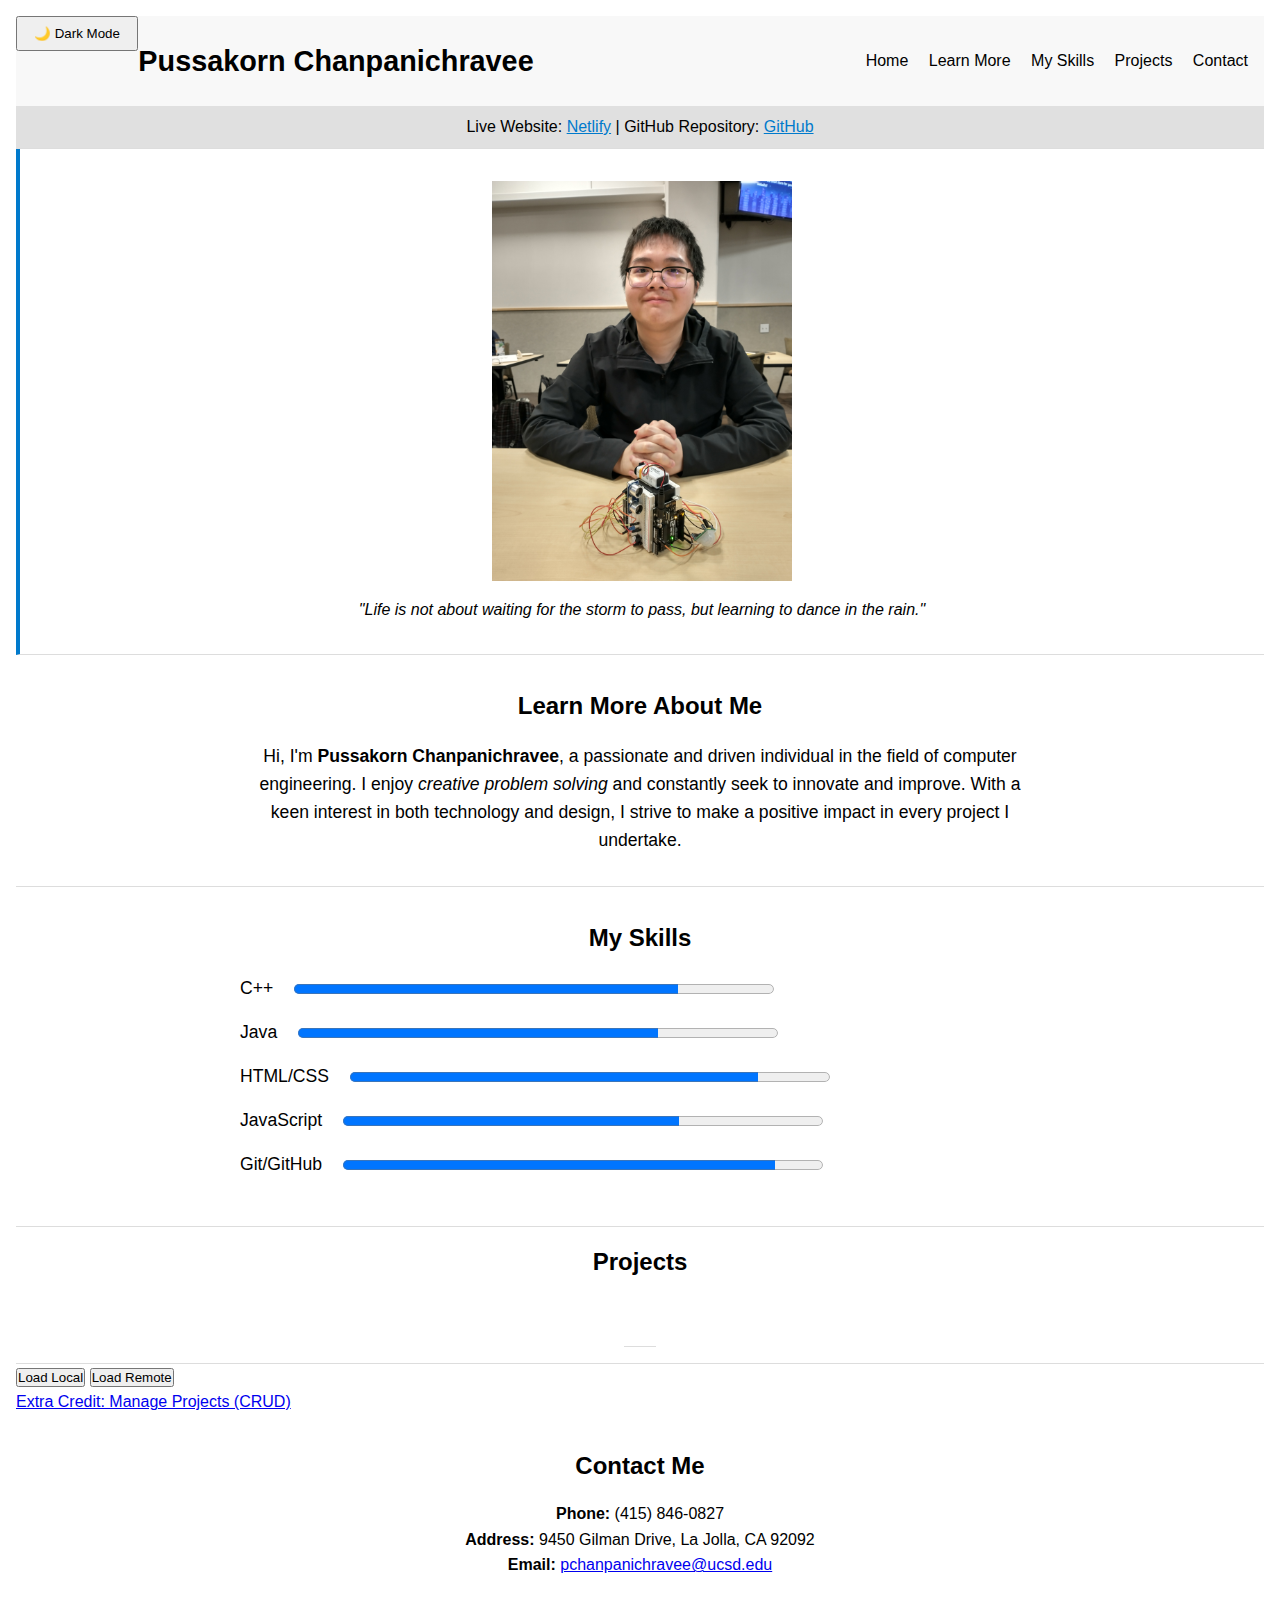
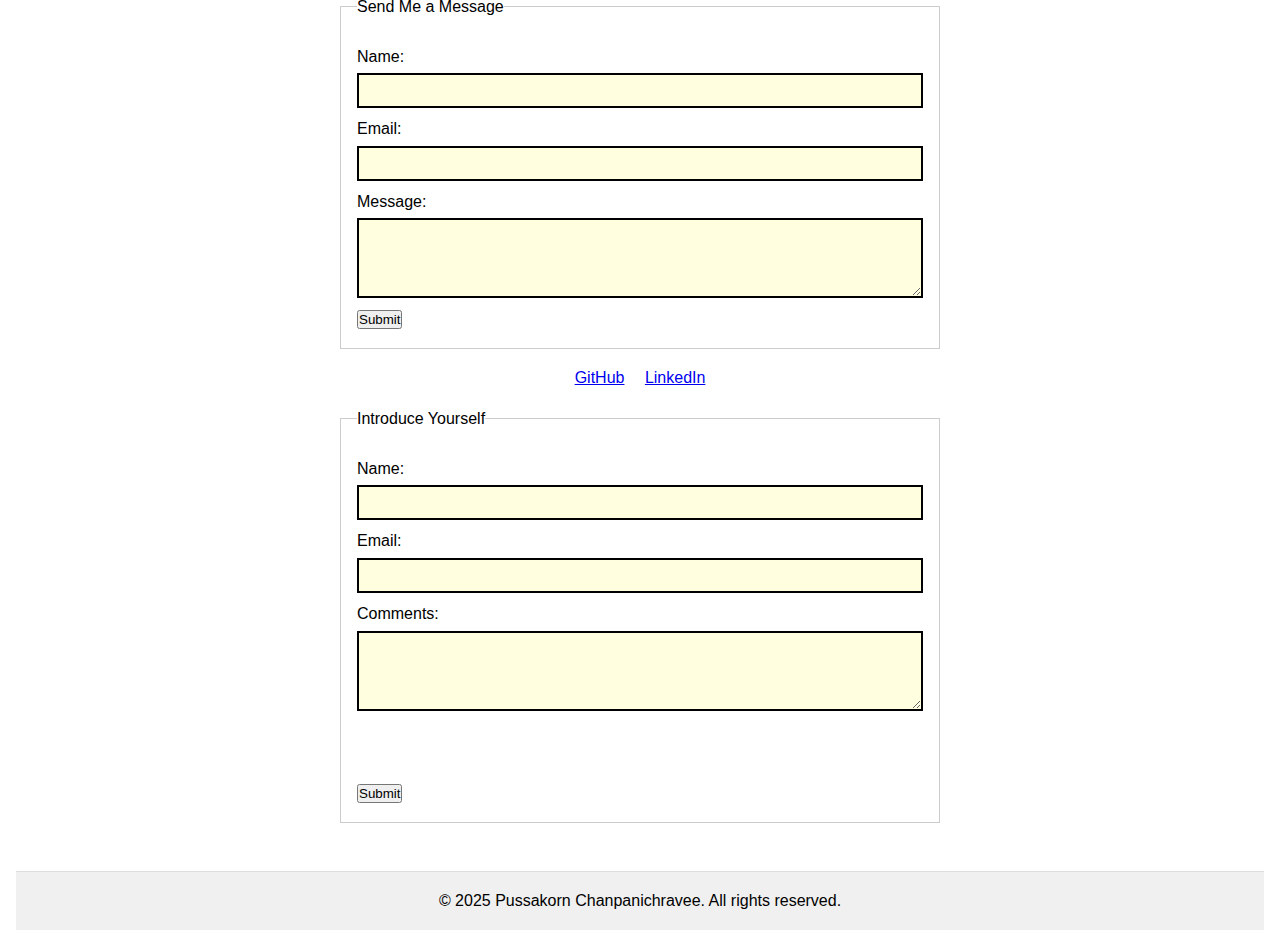
==== commit 15368853: "Extra Credit B - CRUD Actions" ====
--- a/index.html
+++ b/index.html
@@ -90,6 +90,8 @@
     <button id="load-local">Load Local</button>
     <button id="load-remote">Load Remote</button>
 
+    <p><a href="crud.html">Extra Credit: Manage Projects (CRUD)</a></p>
+
     <!-- Contact Me Section -->
     <section id="contact">
       <h2>Contact Me</h2>
